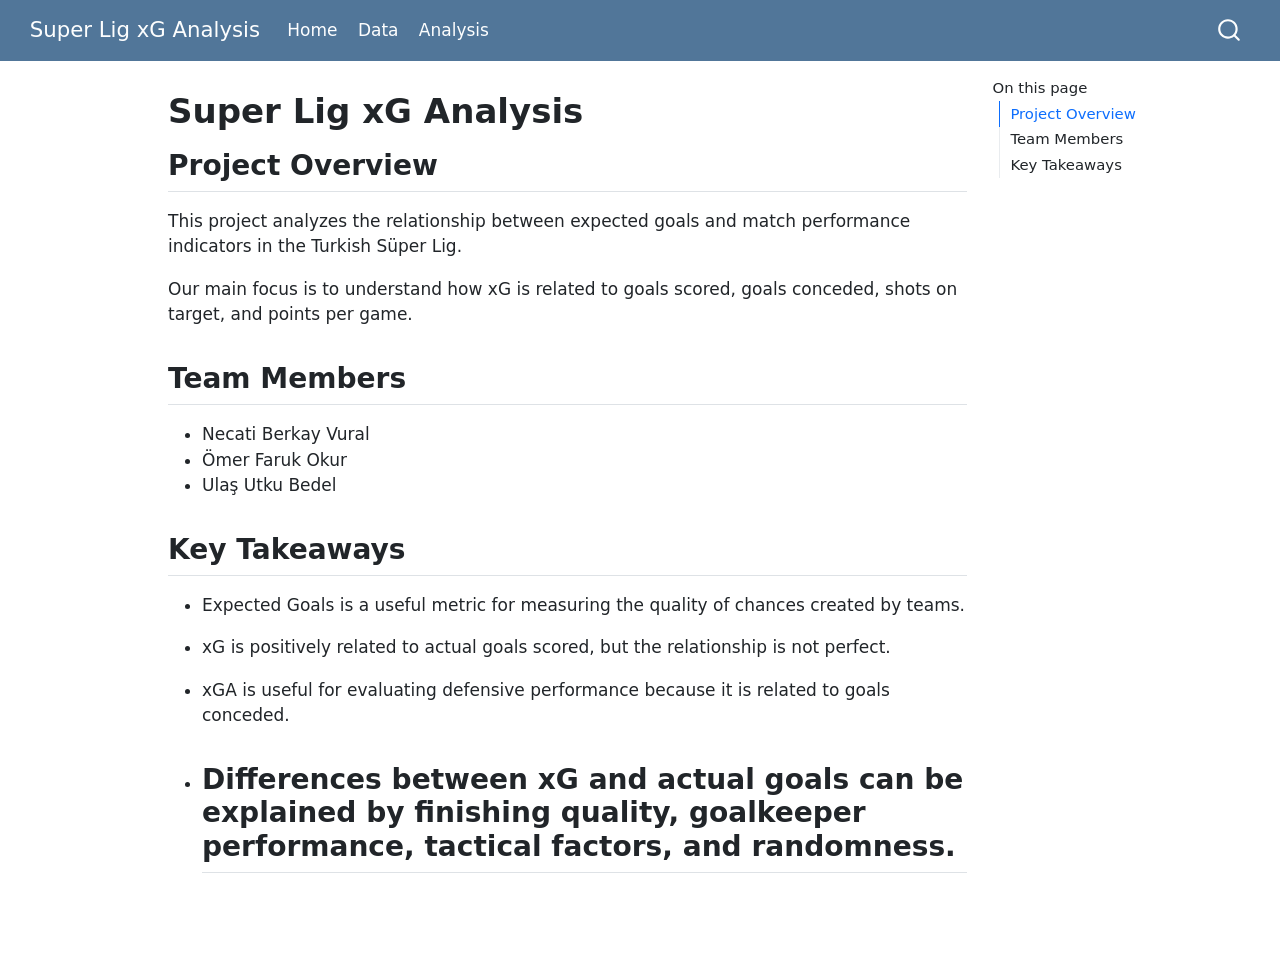
==== docs/index.html @ e7fc43f2 "Add files via upload Section 1" ====
<!DOCTYPE html>
<html xmlns="http://www.w3.org/1999/xhtml" lang="en" xml:lang="en"><head>

<meta charset="utf-8">
<meta name="generator" content="quarto-1.9.30">

<meta name="viewport" content="width=device-width, initial-scale=1.0, user-scalable=yes">


<title>Super Lig xG Analysis</title>
<style>
/* Default styles provided by pandoc.
** See https://pandoc.org/MANUAL.html#variables-for-html for config info.
*/
code{white-space: pre-wrap;}
span.smallcaps{font-variant: small-caps;}
div.columns{display: flex; gap: min(4vw, 1.5em);}
div.column{flex: auto; overflow-x: auto;}
div.hanging-indent{margin-left: 1.5em; text-indent: -1.5em;}
ul.task-list{list-style: none;}
ul.task-list li input[type="checkbox"] {
  width: 0.8em;
  margin: 0 0.8em 0.2em -1em; /* quarto-specific, see https://github.com/quarto-dev/quarto-cli/issues/4556 */ 
  vertical-align: middle;
}
</style>


<script src="site_libs/quarto-nav/quarto-nav.js"></script>
<script src="site_libs/quarto-nav/headroom.min.js"></script>
<script src="site_libs/clipboard/clipboard.min.js"></script>
<script src="site_libs/quarto-search/autocomplete.umd.js"></script>
<script src="site_libs/quarto-search/fuse.min.js"></script>
<script src="site_libs/quarto-search/quarto-search.js"></script>
<meta name="quarto:offset" content="./">
<script src="site_libs/quarto-html/quarto.js" type="module"></script>
<script src="site_libs/quarto-html/tabsets/tabsets.js" type="module"></script>
<script src="site_libs/quarto-html/popper.min.js"></script>
<script src="site_libs/quarto-html/tippy.umd.min.js"></script>
<script src="site_libs/quarto-html/anchor.min.js"></script>
<link href="site_libs/quarto-html/tippy.css" rel="stylesheet">
<link href="site_libs/quarto-html/quarto-syntax-highlighting-b6a8276bf55561bdbc268162d41bd1f7.css" rel="stylesheet" id="quarto-text-highlighting-styles">
<script src="site_libs/bootstrap/bootstrap.min.js"></script>
<link href="site_libs/bootstrap/bootstrap-icons.css" rel="stylesheet">
<link href="site_libs/bootstrap/bootstrap-ece42c8223ec2bf36298a08f122c9a68.min.css" rel="stylesheet" append-hash="true" id="quarto-bootstrap" data-mode="light">
<script id="quarto-search-options" type="application/json">{
  "location": "navbar",
  "copy-button": false,
  "collapse-after": 3,
  "panel-placement": "end",
  "type": "overlay",
  "limit": 50,
  "keyboard-shortcut": [
    "f",
    "/",
    "s"
  ],
  "show-item-context": false,
  "language": {
    "search-no-results-text": "No results",
    "search-matching-documents-text": "matching documents",
    "search-copy-link-title": "Copy link to search",
    "search-hide-matches-text": "Hide additional matches",
    "search-more-match-text": "more match in this document",
    "search-more-matches-text": "more matches in this document",
    "search-clear-button-title": "Clear",
    "search-text-placeholder": "",
    "search-detached-cancel-button-title": "Cancel",
    "search-submit-button-title": "Submit",
    "search-label": "Search"
  }
}</script>


</head>

<body class="nav-fixed quarto-light">

<div id="quarto-search-results"></div>
  <header id="quarto-header" class="headroom fixed-top">
    <nav class="navbar navbar-expand-lg " data-bs-theme="dark">
      <div class="navbar-container container-fluid">
      <div class="navbar-brand-container mx-auto">
    <a class="navbar-brand" href="./index.html">
    <span class="navbar-title">Super Lig xG Analysis</span>
    </a>
  </div>
            <div id="quarto-search" class="" title="Search"></div>
          <button class="navbar-toggler" type="button" data-bs-toggle="collapse" data-bs-target="#navbarCollapse" aria-controls="navbarCollapse" role="menu" aria-expanded="false" aria-label="Toggle navigation" onclick="if (window.quartoToggleHeadroom) { window.quartoToggleHeadroom(); }">
  <span class="navbar-toggler-icon"></span>
</button>
          <div class="collapse navbar-collapse" id="navbarCollapse">
            <ul class="navbar-nav navbar-nav-scroll me-auto">
  <li class="nav-item">
    <a class="nav-link active" href="./index.html" aria-current="page"> 
<span class="menu-text">Home</span></a>
  </li>  
  <li class="nav-item">
    <a class="nav-link" href="./data.html"> 
<span class="menu-text">Data</span></a>
  </li>  
  <li class="nav-item">
    <a class="nav-link" href="./analysis.html"> 
<span class="menu-text">Analysis</span></a>
  </li>  
</ul>
          </div> <!-- /navcollapse -->
            <div class="quarto-navbar-tools">
</div>
      </div> <!-- /container-fluid -->
    </nav>
</header>
<!-- content -->
<div id="quarto-content" class="quarto-container page-columns page-rows-contents page-layout-article page-navbar">
<!-- sidebar -->
<!-- margin-sidebar -->
    <div id="quarto-margin-sidebar" class="sidebar margin-sidebar">
        <nav id="TOC" role="doc-toc" class="toc-active">
    <h2 id="toc-title">On this page</h2>
   
  <ul>
  <li><a href="#project-overview" id="toc-project-overview" class="nav-link active" data-scroll-target="#project-overview">Project Overview</a></li>
  <li><a href="#team-members" id="toc-team-members" class="nav-link" data-scroll-target="#team-members">Team Members</a></li>
  <li><a href="#key-takeaways" id="toc-key-takeaways" class="nav-link" data-scroll-target="#key-takeaways">Key Takeaways</a></li>
  </ul>
</nav>
    </div>
<!-- main -->
<main class="content" id="quarto-document-content">

<header id="title-block-header" class="quarto-title-block default">
<div class="quarto-title">
<h1 class="title">Super Lig xG Analysis</h1>
</div>



<div class="quarto-title-meta">

    
  
    
  </div>
  


</header>


<section id="project-overview" class="level2">
<h2 class="anchored" data-anchor-id="project-overview">Project Overview</h2>
<p>This project analyzes the relationship between expected goals and match performance indicators in the Turkish Süper Lig.</p>
<p>Our main focus is to understand how xG is related to goals scored, goals conceded, shots on target, and points per game.</p>
</section>
<section id="team-members" class="level2">
<h2 class="anchored" data-anchor-id="team-members">Team Members</h2>
<ul>
<li>Necati Berkay Vural</li>
<li>Ömer Faruk Okur</li>
<li>Ulaş Utku Bedel</li>
</ul>
</section>
<section id="key-takeaways" class="level2">
<h2 class="anchored" data-anchor-id="key-takeaways">Key Takeaways</h2>
<ul>
<li><p>Expected Goals is a useful metric for measuring the quality of chances created by teams.</p></li>
<li><p>xG is positively related to actual goals scored, but the relationship is not perfect.</p></li>
<li><p>xGA is useful for evaluating defensive performance because it is related to goals conceded.</p></li>
<li><h2 id="differences-between-xg-and-actual-goals-can-be-explained-by-finishing-quality-goalkeeper-performance-tactical-factors-and-randomness." class="anchored">Differences between xG and actual goals can be explained by finishing quality, goalkeeper performance, tactical factors, and randomness.</h2></li>
</ul>


</section>

</main> <!-- /main -->
<script id="quarto-html-after-body" type="application/javascript">
  window.document.addEventListener("DOMContentLoaded", function (event) {
    const icon = "";
    const anchorJS = new window.AnchorJS();
    anchorJS.options = {
      placement: 'right',
      icon: icon
    };
    anchorJS.add('.anchored');
    const isCodeAnnotation = (el) => {
      for (const clz of el.classList) {
        if (clz.startsWith('code-annotation-')) {                     
          return true;
        }
      }
      return false;
    }
    const onCopySuccess = function(e) {
      // button target
      const button = e.trigger;
      // don't keep focus
      button.blur();
      // flash "checked"
      button.classList.add('code-copy-button-checked');
      var currentTitle = button.getAttribute("title");
      button.setAttribute("title", "Copied!");
      let tooltip;
      if (window.bootstrap) {
        button.setAttribute("data-bs-toggle", "tooltip");
        button.setAttribute("data-bs-placement", "left");
        button.setAttribute("data-bs-title", "Copied!");
        tooltip = new bootstrap.Tooltip(button, 
          { trigger: "manual", 
            customClass: "code-copy-button-tooltip",
            offset: [0, -8]});
        tooltip.show();    
      }
      setTimeout(function() {
        if (tooltip) {
          tooltip.hide();
          button.removeAttribute("data-bs-title");
          button.removeAttribute("data-bs-toggle");
          button.removeAttribute("data-bs-placement");
        }
        button.setAttribute("title", currentTitle);
        button.classList.remove('code-copy-button-checked');
      }, 1000);
      // clear code selection
      e.clearSelection();
    }
    const getTextToCopy = function(trigger) {
      const outerScaffold = trigger.parentElement.cloneNode(true);
      const codeEl = outerScaffold.querySelector('code');
      for (const childEl of codeEl.children) {
        if (isCodeAnnotation(childEl)) {
          childEl.remove();
        }
      }
      return codeEl.innerText;
    }
    const clipboard = new window.ClipboardJS('.code-copy-button:not([data-in-quarto-modal])', {
      text: getTextToCopy
    });
    clipboard.on('success', onCopySuccess);
    if (window.document.getElementById('quarto-embedded-source-code-modal')) {
      const clipboardModal = new window.ClipboardJS('.code-copy-button[data-in-quarto-modal]', {
        text: getTextToCopy,
        container: window.document.getElementById('quarto-embedded-source-code-modal')
      });
      clipboardModal.on('success', onCopySuccess);
    }
      var localhostRegex = new RegExp(/^(?:http|https):\/\/localhost\:?[0-9]*\//);
      var mailtoRegex = new RegExp(/^mailto:/);
        var filterRegex = new RegExp('/' + window.location.host + '/');
      var isInternal = (href) => {
          return filterRegex.test(href) || localhostRegex.test(href) || mailtoRegex.test(href);
      }
      // Inspect non-navigation links and adorn them if external
     var links = window.document.querySelectorAll('a[href]:not(.nav-link):not(.navbar-brand):not(.toc-action):not(.sidebar-link):not(.sidebar-item-toggle):not(.pagination-link):not(.no-external):not([aria-hidden]):not(.dropdown-item):not(.quarto-navigation-tool):not(.about-link)');
      for (var i=0; i<links.length; i++) {
        const link = links[i];
        if (!isInternal(link.href)) {
          // undo the damage that might have been done by quarto-nav.js in the case of
          // links that we want to consider external
          if (link.dataset.originalHref !== undefined) {
            link.href = link.dataset.originalHref;
          }
        }
      }
    function tippyHover(el, contentFn, onTriggerFn, onUntriggerFn) {
      const config = {
        allowHTML: true,
        maxWidth: 500,
        delay: 100,
        arrow: false,
        appendTo: function(el) {
            return el.parentElement;
        },
        interactive: true,
        interactiveBorder: 10,
        theme: 'quarto',
        placement: 'bottom-start',
      };
      if (contentFn) {
        config.content = contentFn;
      }
      if (onTriggerFn) {
        config.onTrigger = onTriggerFn;
      }
      if (onUntriggerFn) {
        config.onUntrigger = onUntriggerFn;
      }
      window.tippy(el, config); 
    }
    const noterefs = window.document.querySelectorAll('a[role="doc-noteref"]');
    for (var i=0; i<noterefs.length; i++) {
      const ref = noterefs[i];
      tippyHover(ref, function() {
        // use id or data attribute instead here
        let href = ref.getAttribute('data-footnote-href') || ref.getAttribute('href');
        try { href = new URL(href).hash; } catch {}
        const id = href.replace(/^#\/?/, "");
        const note = window.document.getElementById(id);
        if (note) {
          return note.innerHTML;
        } else {
          return "";
        }
      });
    }
    const xrefs = window.document.querySelectorAll('a.quarto-xref');
    const processXRef = (id, note) => {
      // Strip column container classes
      const stripColumnClz = (el) => {
        el.classList.remove("page-full", "page-columns");
        if (el.children) {
          for (const child of el.children) {
            stripColumnClz(child);
          }
        }
      }
      stripColumnClz(note)
      if (id === null || id.startsWith('sec-')) {
        // Special case sections, only their first couple elements
        const container = document.createElement("div");
        if (note.children && note.children.length > 2) {
          container.appendChild(note.children[0].cloneNode(true));
          for (let i = 1; i < note.children.length; i++) {
            const child = note.children[i];
            if (child.tagName === "P" && child.innerText === "") {
              continue;
            } else {
              container.appendChild(child.cloneNode(true));
              break;
            }
          }
          if (window.Quarto?.typesetMath) {
            window.Quarto.typesetMath(container);
          }
          return container.innerHTML
        } else {
          if (window.Quarto?.typesetMath) {
            window.Quarto.typesetMath(note);
          }
          return note.innerHTML;
        }
      } else {
        // Remove any anchor links if they are present
        const anchorLink = note.querySelector('a.anchorjs-link');
        if (anchorLink) {
          anchorLink.remove();
        }
        if (window.Quarto?.typesetMath) {
          window.Quarto.typesetMath(note);
        }
        if (note.classList.contains("callout")) {
          return note.outerHTML;
        } else {
          return note.innerHTML;
        }
      }
    }
    for (var i=0; i<xrefs.length; i++) {
      const xref = xrefs[i];
      tippyHover(xref, undefined, function(instance) {
        instance.disable();
        let url = xref.getAttribute('href');
        let hash = undefined; 
        if (url.startsWith('#')) {
          hash = url;
        } else {
          try { hash = new URL(url).hash; } catch {}
        }
        if (hash) {
          const id = hash.replace(/^#\/?/, "");
          const note = window.document.getElementById(id);
          if (note !== null) {
            try {
              const html = processXRef(id, note.cloneNode(true));
              instance.setContent(html);
            } finally {
              instance.enable();
              instance.show();
            }
          } else {
            // See if we can fetch this
            fetch(url.split('#')[0])
            .then(res => res.text())
            .then(html => {
              const parser = new DOMParser();
              const htmlDoc = parser.parseFromString(html, "text/html");
              const note = htmlDoc.getElementById(id);
              if (note !== null) {
                const html = processXRef(id, note);
                instance.setContent(html);
              } 
            }).finally(() => {
              instance.enable();
              instance.show();
            });
          }
        } else {
          // See if we can fetch a full url (with no hash to target)
          // This is a special case and we should probably do some content thinning / targeting
          fetch(url)
          .then(res => res.text())
          .then(html => {
            const parser = new DOMParser();
            const htmlDoc = parser.parseFromString(html, "text/html");
            const note = htmlDoc.querySelector('main.content');
            if (note !== null) {
              // This should only happen for chapter cross references
              // (since there is no id in the URL)
              // remove the first header
              if (note.children.length > 0 && note.children[0].tagName === "HEADER") {
                note.children[0].remove();
              }
              const html = processXRef(null, note);
              instance.setContent(html);
            } 
          }).finally(() => {
            instance.enable();
            instance.show();
          });
        }
      }, function(instance) {
      });
    }
        let selectedAnnoteEl;
        const selectorForAnnotation = ( cell, annotation) => {
          let cellAttr = 'data-code-cell="' + cell + '"';
          let lineAttr = 'data-code-annotation="' +  annotation + '"';
          const selector = 'span[' + cellAttr + '][' + lineAttr + ']';
          return selector;
        }
        const selectCodeLines = (annoteEl) => {
          const doc = window.document;
          const targetCell = annoteEl.getAttribute("data-target-cell");
          const targetAnnotation = annoteEl.getAttribute("data-target-annotation");
          const annoteSpan = window.document.querySelector(selectorForAnnotation(targetCell, targetAnnotation));
          const lines = annoteSpan.getAttribute("data-code-lines").split(",");
          const lineIds = lines.map((line) => {
            return targetCell + "-" + line;
          })
          let top = null;
          let height = null;
          let parent = null;
          if (lineIds.length > 0) {
              //compute the position of the single el (top and bottom and make a div)
              const el = window.document.getElementById(lineIds[0]);
              top = el.offsetTop;
              height = el.offsetHeight;
              parent = el.parentElement.parentElement;
            if (lineIds.length > 1) {
              const lastEl = window.document.getElementById(lineIds[lineIds.length - 1]);
              const bottom = lastEl.offsetTop + lastEl.offsetHeight;
              height = bottom - top;
            }
            if (top !== null && height !== null && parent !== null) {
              // cook up a div (if necessary) and position it 
              let div = window.document.getElementById("code-annotation-line-highlight");
              if (div === null) {
                div = window.document.createElement("div");
                div.setAttribute("id", "code-annotation-line-highlight");
                div.style.position = 'absolute';
                parent.appendChild(div);
              }
              div.style.top = top - 2 + "px";
              div.style.height = height + 4 + "px";
              div.style.left = 0;
              let gutterDiv = window.document.getElementById("code-annotation-line-highlight-gutter");
              if (gutterDiv === null) {
                gutterDiv = window.document.createElement("div");
                gutterDiv.setAttribute("id", "code-annotation-line-highlight-gutter");
                gutterDiv.style.position = 'absolute';
                const codeCell = window.document.getElementById(targetCell);
                const gutter = codeCell.querySelector('.code-annotation-gutter');
                gutter.appendChild(gutterDiv);
              }
              gutterDiv.style.top = top - 2 + "px";
              gutterDiv.style.height = height + 4 + "px";
            }
            selectedAnnoteEl = annoteEl;
          }
        };
        const unselectCodeLines = () => {
          const elementsIds = ["code-annotation-line-highlight", "code-annotation-line-highlight-gutter"];
          elementsIds.forEach((elId) => {
            const div = window.document.getElementById(elId);
            if (div) {
              div.remove();
            }
          });
          selectedAnnoteEl = undefined;
        };
          // Handle positioning of the toggle
      window.addEventListener(
        "resize",
        throttle(() => {
          elRect = undefined;
          if (selectedAnnoteEl) {
            selectCodeLines(selectedAnnoteEl);
          }
        }, 10)
      );
      function throttle(fn, ms) {
      let throttle = false;
      let timer;
        return (...args) => {
          if(!throttle) { // first call gets through
              fn.apply(this, args);
              throttle = true;
          } else { // all the others get throttled
              if(timer) clearTimeout(timer); // cancel #2
              timer = setTimeout(() => {
                fn.apply(this, args);
                timer = throttle = false;
              }, ms);
          }
        };
      }
        // Attach click handler to the DT
        const annoteDls = window.document.querySelectorAll('dt[data-target-cell]');
        for (const annoteDlNode of annoteDls) {
          annoteDlNode.addEventListener('click', (event) => {
            const clickedEl = event.target;
            if (clickedEl !== selectedAnnoteEl) {
              unselectCodeLines();
              const activeEl = window.document.querySelector('dt[data-target-cell].code-annotation-active');
              if (activeEl) {
                activeEl.classList.remove('code-annotation-active');
              }
              selectCodeLines(clickedEl);
              clickedEl.classList.add('code-annotation-active');
            } else {
              // Unselect the line
              unselectCodeLines();
              clickedEl.classList.remove('code-annotation-active');
            }
          });
        }
    const findCites = (el) => {
      const parentEl = el.parentElement;
      if (parentEl) {
        const cites = parentEl.dataset.cites;
        if (cites) {
          return {
            el,
            cites: cites.split(' ')
          };
        } else {
          return findCites(el.parentElement)
        }
      } else {
        return undefined;
      }
    };
    var bibliorefs = window.document.querySelectorAll('a[role="doc-biblioref"]');
    for (var i=0; i<bibliorefs.length; i++) {
      const ref = bibliorefs[i];
      const citeInfo = findCites(ref);
      if (citeInfo) {
        tippyHover(citeInfo.el, function() {
          var popup = window.document.createElement('div');
          citeInfo.cites.forEach(function(cite) {
            var citeDiv = window.document.createElement('div');
            citeDiv.classList.add('hanging-indent');
            citeDiv.classList.add('csl-entry');
            var biblioDiv = window.document.getElementById('ref-' + cite);
            if (biblioDiv) {
              citeDiv.innerHTML = biblioDiv.innerHTML;
            }
            popup.appendChild(citeDiv);
          });
          return popup.innerHTML;
        });
      }
    }
  });
  </script>
</div> <!-- /content -->




</body></html>
---- docs/site_libs/quarto-html/quarto-syntax-highlighting-b6a8276bf55561bdbc268162d41bd1f7.css ----
/* quarto syntax highlight colors */
:root {
  --quarto-hl-ot-color: #003B4F;
  --quarto-hl-at-color: #657422;
  --quarto-hl-ss-color: #20794D;
  --quarto-hl-an-color: #5E5E5E;
  --quarto-hl-fu-color: #4758AB;
  --quarto-hl-st-color: #20794D;
  --quarto-hl-cf-color: #003B4F;
  --quarto-hl-op-color: #5E5E5E;
  --quarto-hl-er-color: #AD0000;
  --quarto-hl-bn-color: #AD0000;
  --quarto-hl-al-color: #AD0000;
  --quarto-hl-va-color: #111111;
  --quarto-hl-bu-color: inherit;
  --quarto-hl-ex-color: inherit;
  --quarto-hl-pp-color: #AD0000;
  --quarto-hl-in-color: #5E5E5E;
  --quarto-hl-vs-color: #20794D;
  --quarto-hl-wa-color: #5E5E5E;
  --quarto-hl-do-color: #5E5E5E;
  --quarto-hl-im-color: #00769E;
  --quarto-hl-ch-color: #20794D;
  --quarto-hl-dt-color: #AD0000;
  --quarto-hl-fl-color: #AD0000;
  --quarto-hl-co-color: #5E5E5E;
  --quarto-hl-cv-color: #5E5E5E;
  --quarto-hl-cn-color: #8f5902;
  --quarto-hl-sc-color: #5E5E5E;
  --quarto-hl-dv-color: #AD0000;
  --quarto-hl-kw-color: #003B4F;
}

/* other quarto variables */
:root {
  --quarto-font-monospace: SFMono-Regular, Menlo, Monaco, Consolas, "Liberation Mono", "Courier New", monospace;
}

/* syntax highlight based on Pandoc's rules */
pre > code.sourceCode > span {
  color: #003B4F;
}

code.sourceCode > span {
  color: #003B4F;
}

div.sourceCode,
div.sourceCode pre.sourceCode {
  color: #003B4F;
}

/* Normal */
code span {
  color: #003B4F;
}

/* Alert */
code span.al {
  color: #AD0000;
  font-style: inherit;
}

/* Annotation */
code span.an {
  color: #5E5E5E;
  font-style: inherit;
}

/* Attribute */
code span.at {
  color: #657422;
  font-style: inherit;
}

/* BaseN */
code span.bn {
  color: #AD0000;
  font-style: inherit;
}

/* BuiltIn */
code span.bu {
  font-style: inherit;
}

/* ControlFlow */
code span.cf {
  color: #003B4F;
  font-weight: bold;
  font-style: inherit;
}

/* Char */
code span.ch {
  color: #20794D;
  font-style: inherit;
}

/* Constant */
code span.cn {
  color: #8f5902;
  font-style: inherit;
}

/* Comment */
code span.co {
  color: #5E5E5E;
  font-style: inherit;
}

/* CommentVar */
code span.cv {
  color: #5E5E5E;
  font-style: italic;
}

/* Documentation */
code span.do {
  color: #5E5E5E;
  font-style: italic;
}

/* DataType */
code span.dt {
  color: #AD0000;
  font-style: inherit;
}

/* DecVal */
code span.dv {
  color: #AD0000;
  font-style: inherit;
}

/* Error */
code span.er {
  color: #AD0000;
  font-style: inherit;
}

/* Extension */
code span.ex {
  font-style: inherit;
}

/* Float */
code span.fl {
  color: #AD0000;
  font-style: inherit;
}

/* Function */
code span.fu {
  color: #4758AB;
  font-style: inherit;
}

/* Import */
code span.im {
  color: #00769E;
  font-style: inherit;
}

/* Information */
code span.in {
  color: #5E5E5E;
  font-style: inherit;
}

/* Keyword */
code span.kw {
  color: #003B4F;
  font-weight: bold;
  font-style: inherit;
}

/* Operator */
code span.op {
  color: #5E5E5E;
  font-style: inherit;
}

/* Other */
code span.ot {
  color: #003B4F;
  font-style: inherit;
}

/* Preprocessor */
code span.pp {
  color: #AD0000;
  font-style: inherit;
}

/* SpecialChar */
code span.sc {
  color: #5E5E5E;
  font-style: inherit;
}

/* SpecialString */
code span.ss {
  color: #20794D;
  font-style: inherit;
}

/* String */
code span.st {
  color: #20794D;
  font-style: inherit;
}

/* Variable */
code span.va {
  color: #111111;
  font-style: inherit;
}

/* VerbatimString */
code span.vs {
  color: #20794D;
  font-style: inherit;
}

/* Warning */
code span.wa {
  color: #5E5E5E;
  font-style: italic;
}

.prevent-inlining {
  content: "</";
}

/*# sourceMappingURL=5eae6a9ed249137e627790aed33a8396.css.map */
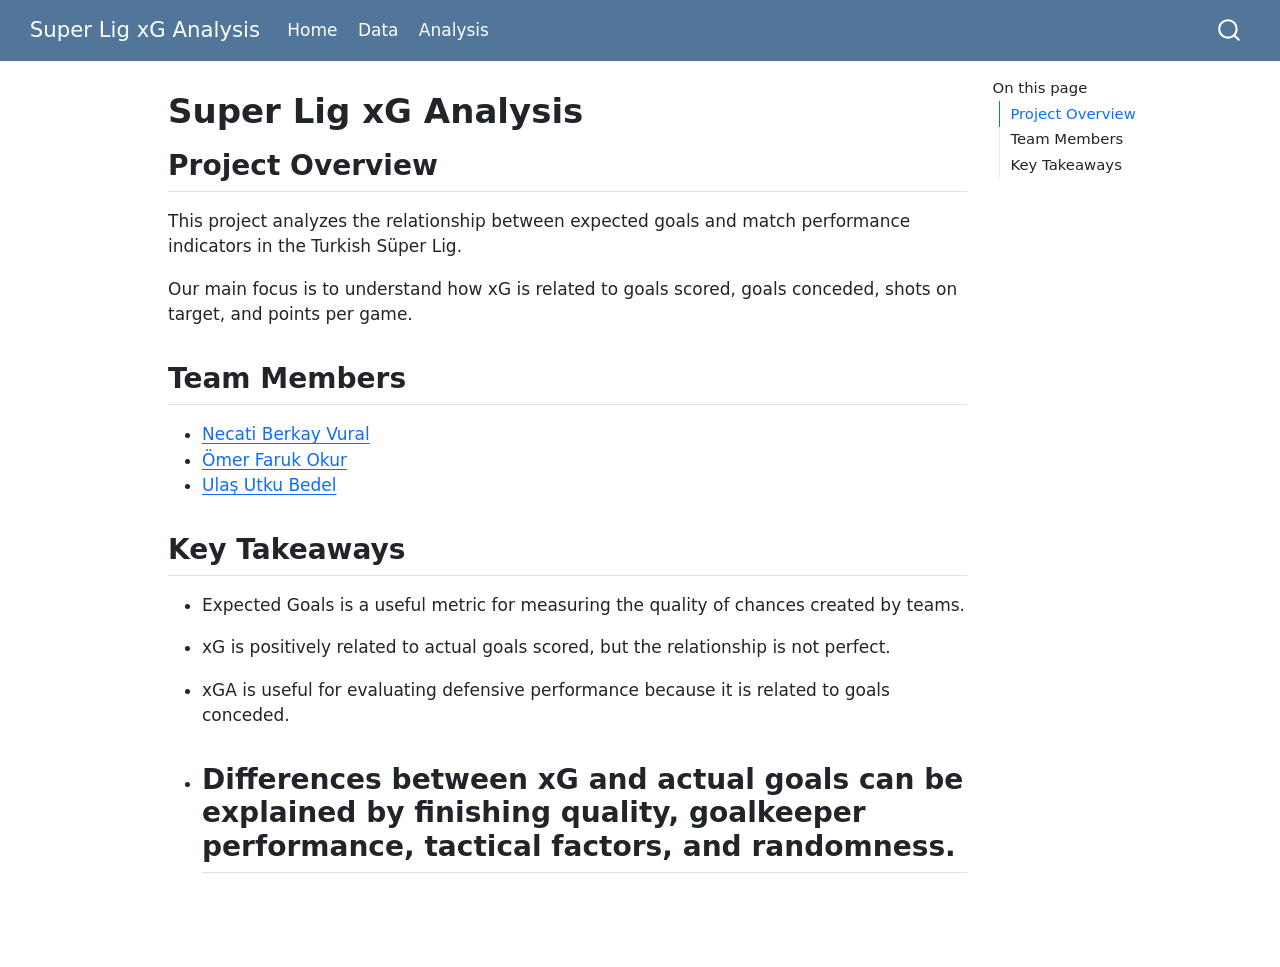
==== commit 71c779f9: "Add files via upload" ====
--- a/docs/index.html
+++ b/docs/index.html
@@ -155,9 +155,9 @@
 <section id="team-members" class="level2">
 <h2 class="anchored" data-anchor-id="team-members">Team Members</h2>
 <ul>
-<li>Necati Berkay Vural</li>
-<li>Ömer Faruk Okur</li>
-<li>Ulaş Utku Bedel</li>
+<li><a href="https://nberkayvural.github.io/emu430-spring2026-nberkayvural/">Necati Berkay Vural</a></li>
+<li><a href="https://github.com/emu-hacettepe-analytics/emu430-spring2026-omerokur06min">Ömer Faruk Okur</a></li>
+<li><a href="https://github.com/emu-hacettepe-analytics/emu430-spring2026-ulasbedel">Ulaş Utku Bedel</a></li>
 </ul>
 </section>
 <section id="key-takeaways" class="level2">
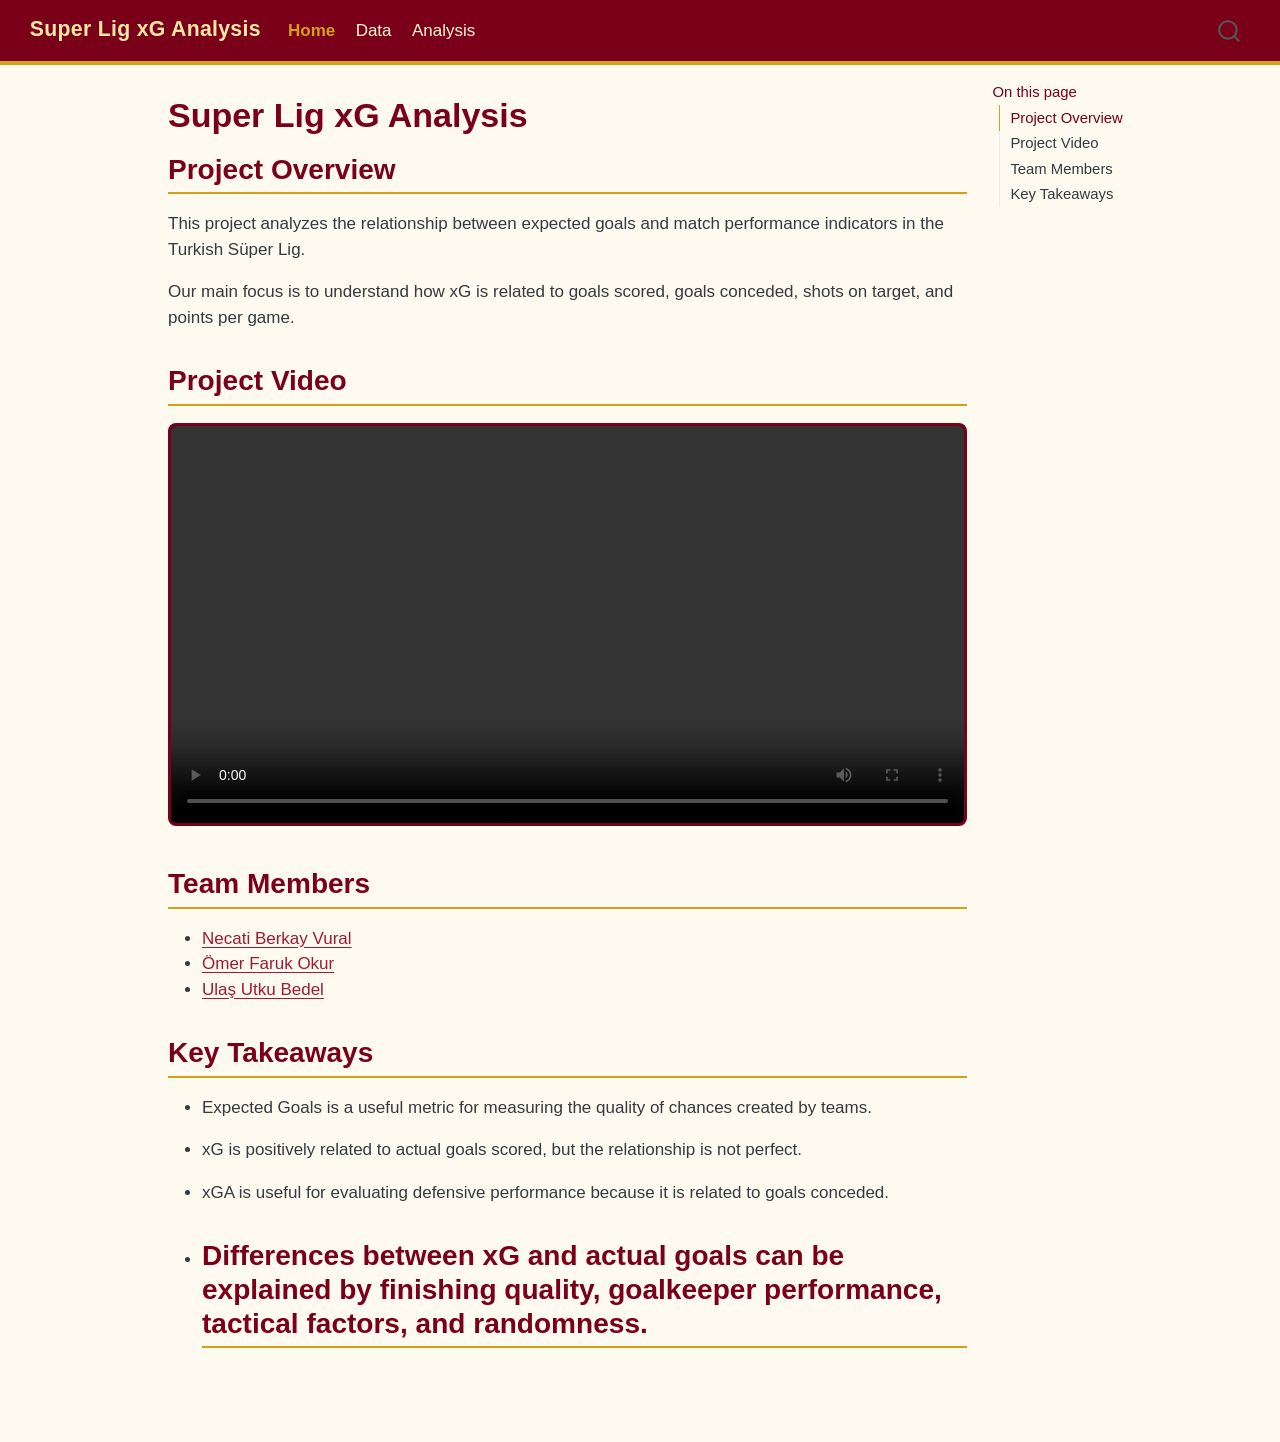
==== commit b5dfed51: "Add files via upload Update rendered website with latest changes" ====
--- a/docs/index.html
+++ b/docs/index.html
@@ -42,7 +42,7 @@
 <link href="site_libs/quarto-html/quarto-syntax-highlighting-b6a8276bf55561bdbc268162d41bd1f7.css" rel="stylesheet" id="quarto-text-highlighting-styles">
 <script src="site_libs/bootstrap/bootstrap.min.js"></script>
 <link href="site_libs/bootstrap/bootstrap-icons.css" rel="stylesheet">
-<link href="site_libs/bootstrap/bootstrap-ece42c8223ec2bf36298a08f122c9a68.min.css" rel="stylesheet" append-hash="true" id="quarto-bootstrap" data-mode="light">
+<link href="site_libs/bootstrap/bootstrap-a0f9fd0d421825b736dc1bbcbcba2219.min.css" rel="stylesheet" append-hash="true" id="quarto-bootstrap" data-mode="light">
 <script id="quarto-search-options" type="application/json">{
   "location": "navbar",
   "copy-button": false,
@@ -72,6 +72,7 @@
 }</script>
 
 
+<link rel="stylesheet" href="styles.css">
 </head>
 
 <body class="nav-fixed quarto-light">
@@ -120,6 +121,7 @@
    
   <ul>
   <li><a href="#project-overview" id="toc-project-overview" class="nav-link active" data-scroll-target="#project-overview">Project Overview</a></li>
+  <li><a href="#project-video" id="toc-project-video" class="nav-link" data-scroll-target="#project-video">Project Video</a></li>
   <li><a href="#team-members" id="toc-team-members" class="nav-link" data-scroll-target="#team-members">Team Members</a></li>
   <li><a href="#key-takeaways" id="toc-key-takeaways" class="nav-link" data-scroll-target="#key-takeaways">Key Takeaways</a></li>
   </ul>
@@ -152,12 +154,18 @@
 <p>This project analyzes the relationship between expected goals and match performance indicators in the Turkish Süper Lig.</p>
 <p>Our main focus is to understand how xG is related to goals scored, goals conceded, shots on target, and points per game.</p>
 </section>
+<section id="project-video" class="level2">
+<h2 class="anchored" data-anchor-id="project-video">Project Video</h2>
+<video width="100%" controls="">
+<source src="media/teaser.mp4" type="video/mp4">
+<p>Your browser does not support the video tag. </p>
+</video></section>
 <section id="team-members" class="level2">
 <h2 class="anchored" data-anchor-id="team-members">Team Members</h2>
 <ul>
-<li><a href="https://nberkayvural.github.io/emu430-spring2026-nberkayvural/">Necati Berkay Vural</a></li>
+<li><a href="https://emu-hacettepe-analytics.github.io/emu430-spring2026-nberkayvural/about.html">Necati Berkay Vural</a></li>
 <li><a href="https://github.com/emu-hacettepe-analytics/emu430-spring2026-omerokur06min">Ömer Faruk Okur</a></li>
-<li><a href="https://github.com/emu-hacettepe-analytics/emu430-spring2026-ulasbedel">Ulaş Utku Bedel</a></li>
+<li><a href="https://emu-hacettepe-analytics.github.io/emu430-spring2026-ulasbedel/">Ulaş Utku Bedel</a></li>
 </ul>
 </section>
 <section id="key-takeaways" class="level2">
--- a/docs/styles.css
+++ b/docs/styles.css
@@ -0,0 +1,102 @@
+/* =========================
+   GADATASARAY THEME
+   Dark red + dark gold
+   ========================= */
+
+/* Top navigation bar */
+.navbar {
+  background-color: #7A0019 !important;
+  border-bottom: 4px solid #D4A017 !important;
+}
+
+/* Website title on navbar */
+.navbar-brand {
+  color: #F6E7A6 !important;
+  font-weight: 700;
+  letter-spacing: 0.3px;
+}
+
+/* Navbar menu links */
+.navbar-nav .nav-link {
+  color: #FFF7D6 !important;
+  font-weight: 500;
+}
+
+/* Active navbar link */
+.navbar-nav .nav-link.active {
+  color: #D4A017 !important;
+  font-weight: 700;
+}
+
+/* Hover effect on navbar */
+.navbar-brand:hover,
+.navbar-nav .nav-link:hover {
+  color: #D4A017 !important;
+}
+
+/* Search icon / search button */
+.navbar .quarto-search-button,
+.navbar #quarto-search,
+.navbar .aa-DetachedSearchButton {
+  color: #FFF7D6 !important;
+  background-color: transparent !important;
+}
+
+/* Page background */
+body {
+  background-color: #fffaf0;
+}
+
+/* Main page title */
+h1 {
+  color: #7A0019;
+  font-weight: 800;
+}
+
+/* Main section headings */
+h2 {
+  color: #7A0019;
+  font-weight: 700;
+  border-bottom: 2px solid #D4A017;
+  padding-bottom: 6px;
+}
+
+/* Subsection headings */
+h3 {
+  color: #9B1C31;
+  font-weight: 700;
+}
+
+/* Links */
+a {
+  color: #9B1C31;
+}
+
+a:hover {
+  color: #D4A017;
+}
+
+/* Table of contents on the right */
+.sidebar nav[role="doc-toc"] ul > li > a.active,
+.sidebar nav[role="doc-toc"] ul > li > a:hover {
+  color: #7A0019 !important;
+  border-left-color: #D4A017 !important;
+}
+
+/* Code folding button / code blocks */
+details > summary {
+  color: #7A0019;
+  font-weight: 600;
+}
+
+/* Horizontal lines */
+hr {
+  border-top: 2px solid #D4A017;
+}
+
+/* Video block spacing */
+video {
+  border: 3px solid #7A0019;
+  border-radius: 8px;
+  background-color: black;
+}
